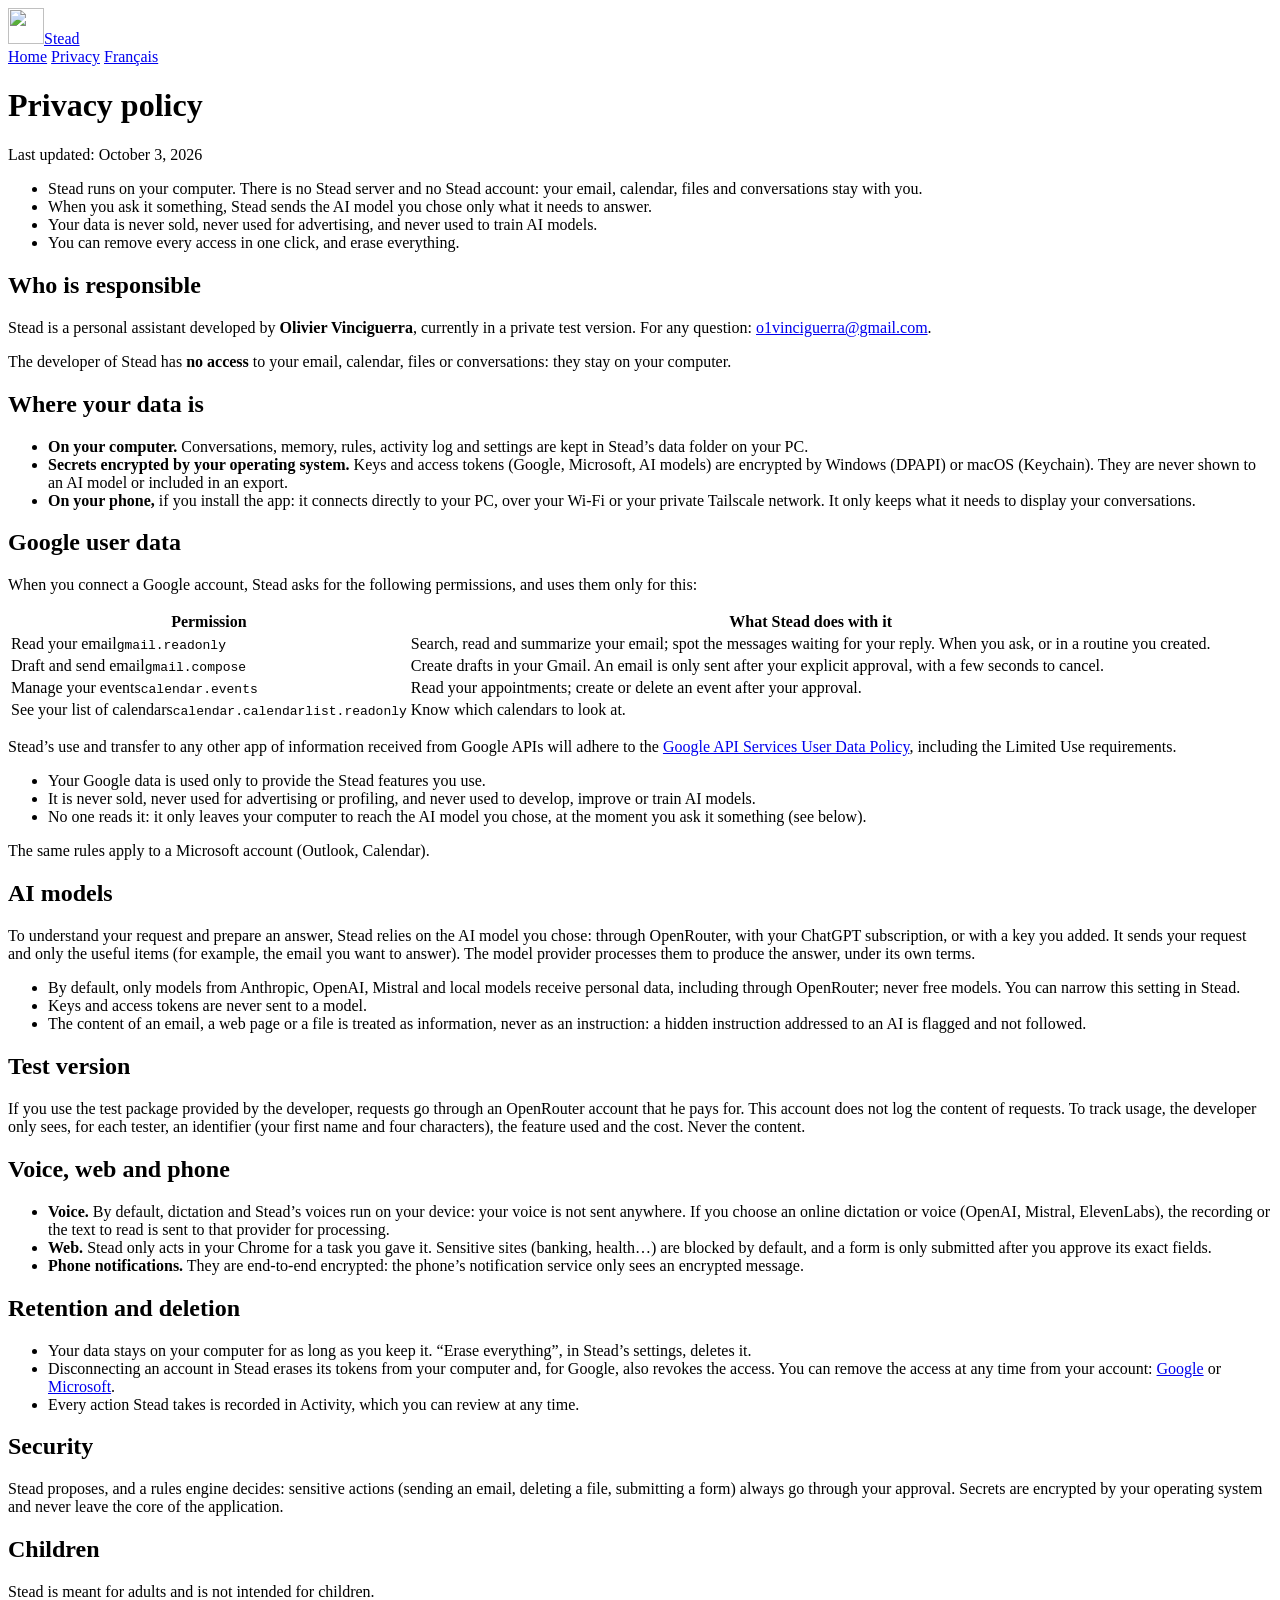
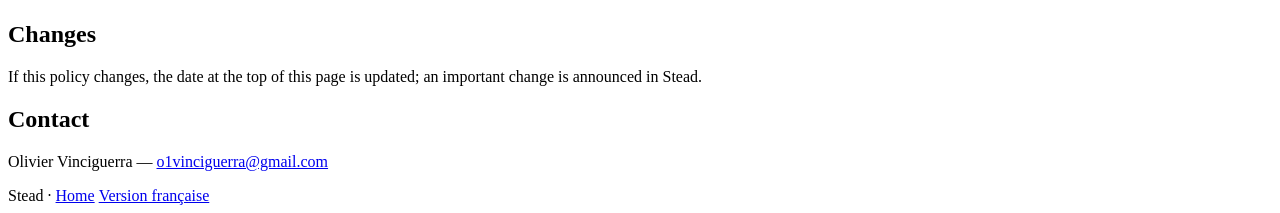
==== privacy.html @ 9e70577d "Page publique de Stead : accueil et confidentialité (FR/EN)" ====
<!doctype html>
<html lang="en">
<head>
<meta charset="utf-8">
<meta name="viewport" content="width=device-width, initial-scale=1">
<title>Privacy policy — Stead</title>
<meta name="description" content="How Stead handles your data: everything stays on your PC, nothing is sold, and every access can be removed in one click.">
<link rel="icon" type="image/png" href="assets/favicon.png">
<link rel="apple-touch-icon" href="assets/stead.png">
<link rel="alternate" hreflang="fr" href="confidentialite.html">
<link rel="stylesheet" href="assets/site.css">
</head>
<body>
<header class="wrap narrow top">
  <a class="brand" href="en.html"><img src="assets/stead.png" alt="" width="36" height="36">Stead</a>
  <nav aria-label="Navigation">
    <a class="home" href="en.html">Home</a>
    <a href="privacy.html" aria-current="page">Privacy</a>
    <a href="confidentialite.html" hreflang="fr" lang="fr">Français</a>
  </nav>
</header>

<main class="wrap narrow doc">
  <h1>Privacy policy</h1>
  <p class="updated">Last updated: October 3, 2026</p>

  <div class="summary">
    <ul>
      <li>Stead runs on your computer. There is no Stead server and no Stead account: your email, calendar, files and conversations stay with you.</li>
      <li>When you ask it something, Stead sends the AI model you chose only what it needs to answer.</li>
      <li>Your data is never sold, never used for advertising, and never used to train AI models.</li>
      <li>You can remove every access in one click, and erase everything.</li>
    </ul>
  </div>

  <h2>Who is responsible</h2>
  <p>Stead is a personal assistant developed by <strong>Olivier Vinciguerra</strong>, currently in a private test version. For any question: <a href="mailto:o1vinciguerra@gmail.com">o1vinciguerra@gmail.com</a>.</p>
  <p>The developer of Stead has <strong>no access</strong> to your email, calendar, files or conversations: they stay on your computer.</p>

  <h2>Where your data is</h2>
  <ul>
    <li><strong>On your computer.</strong> Conversations, memory, rules, activity log and settings are kept in Stead’s data folder on your PC.</li>
    <li><strong>Secrets encrypted by your operating system.</strong> Keys and access tokens (Google, Microsoft, AI models) are encrypted by Windows (DPAPI) or macOS (Keychain). They are never shown to an AI model or included in an export.</li>
    <li><strong>On your phone,</strong> if you install the app: it connects directly to your PC, over your Wi-Fi or your private Tailscale network. It only keeps what it needs to display your conversations.</li>
  </ul>

  <h2>Google user data</h2>
  <p>When you connect a Google account, Stead asks for the following permissions, and uses them only for this:</p>
  <table class="table">
    <thead><tr><th scope="col">Permission</th><th scope="col">What Stead does with it</th></tr></thead>
    <tbody>
      <tr><td>Read your email<code>gmail.readonly</code></td><td>Search, read and summarize your email; spot the messages waiting for your reply. When you ask, or in a routine you created.</td></tr>
      <tr><td>Draft and send email<code>gmail.compose</code></td><td>Create drafts in your Gmail. An email is only sent after your explicit approval, with a few seconds to cancel.</td></tr>
      <tr><td>Manage your events<code>calendar.events</code></td><td>Read your appointments; create or delete an event after your approval.</td></tr>
      <tr><td>See your list of calendars<code>calendar.<wbr>calendarlist.<wbr>readonly</code></td><td>Know which calendars to look at.</td></tr>
    </tbody>
  </table>
  <p class="note">Stead’s use and transfer to any other app of information received from Google APIs will adhere to the <a href="https://developers.google.com/terms/api-services-user-data-policy">Google API Services User Data Policy</a>, including the Limited Use requirements.</p>
  <ul>
    <li>Your Google data is used only to provide the Stead features you use.</li>
    <li>It is never sold, never used for advertising or profiling, and never used to develop, improve or train AI models.</li>
    <li>No one reads it: it only leaves your computer to reach the AI model you chose, at the moment you ask it something (see below).</li>
  </ul>
  <p>The same rules apply to a Microsoft account (Outlook, Calendar).</p>

  <h2>AI models</h2>
  <p>To understand your request and prepare an answer, Stead relies on the AI model you chose: through OpenRouter, with your ChatGPT subscription, or with a key you added. It sends your request and only the useful items (for example, the email you want to answer). The model provider processes them to produce the answer, under its own terms.</p>
  <ul>
    <li>By default, only models from Anthropic, OpenAI, Mistral and local models receive personal data, including through OpenRouter; never free models. You can narrow this setting in Stead.</li>
    <li>Keys and access tokens are never sent to a model.</li>
    <li>The content of an email, a web page or a file is treated as information, never as an instruction: a hidden instruction addressed to an AI is flagged and not followed.</li>
  </ul>

  <h2>Test version</h2>
  <p>If you use the test package provided by the developer, requests go through an OpenRouter account that he pays for. This account does not log the content of requests. To track usage, the developer only sees, for each tester, an identifier (your first name and four characters), the feature used and the cost. Never the content.</p>

  <h2>Voice, web and phone</h2>
  <ul>
    <li><strong>Voice.</strong> By default, dictation and Stead’s voices run on your device: your voice is not sent anywhere. If you choose an online dictation or voice (OpenAI, Mistral, ElevenLabs), the recording or the text to read is sent to that provider for processing.</li>
    <li><strong>Web.</strong> Stead only acts in your Chrome for a task you gave it. Sensitive sites (banking, health…) are blocked by default, and a form is only submitted after you approve its exact fields.</li>
    <li><strong>Phone notifications.</strong> They are end-to-end encrypted: the phone’s notification service only sees an encrypted message.</li>
  </ul>

  <h2>Retention and deletion</h2>
  <ul>
    <li>Your data stays on your computer for as long as you keep it. “Erase everything”, in Stead’s settings, deletes it.</li>
    <li>Disconnecting an account in Stead erases its tokens from your computer and, for Google, also revokes the access. You can remove the access at any time from your account: <a href="https://myaccount.google.com/permissions">Google</a> or <a href="https://account.live.com/consent/Manage">Microsoft</a>.</li>
    <li>Every action Stead takes is recorded in Activity, which you can review at any time.</li>
  </ul>

  <h2>Security</h2>
  <p>Stead proposes, and a rules engine decides: sensitive actions (sending an email, deleting a file, submitting a form) always go through your approval. Secrets are encrypted by your operating system and never leave the core of the application.</p>

  <h2>Children</h2>
  <p>Stead is meant for adults and is not intended for children.</p>

  <h2>Changes</h2>
  <p>If this policy changes, the date at the top of this page is updated; an important change is announced in Stead.</p>

  <h2>Contact</h2>
  <p>Olivier Vinciguerra — <a href="mailto:o1vinciguerra@gmail.com">o1vinciguerra@gmail.com</a></p>
</main>

<footer>
  <div class="wrap narrow">
    <span>Stead · <a href="en.html">Home</a></span>
    <span><a href="confidentialite.html" hreflang="fr" lang="fr">Version française</a></span>
  </div>
</footer>
</body>
</html>
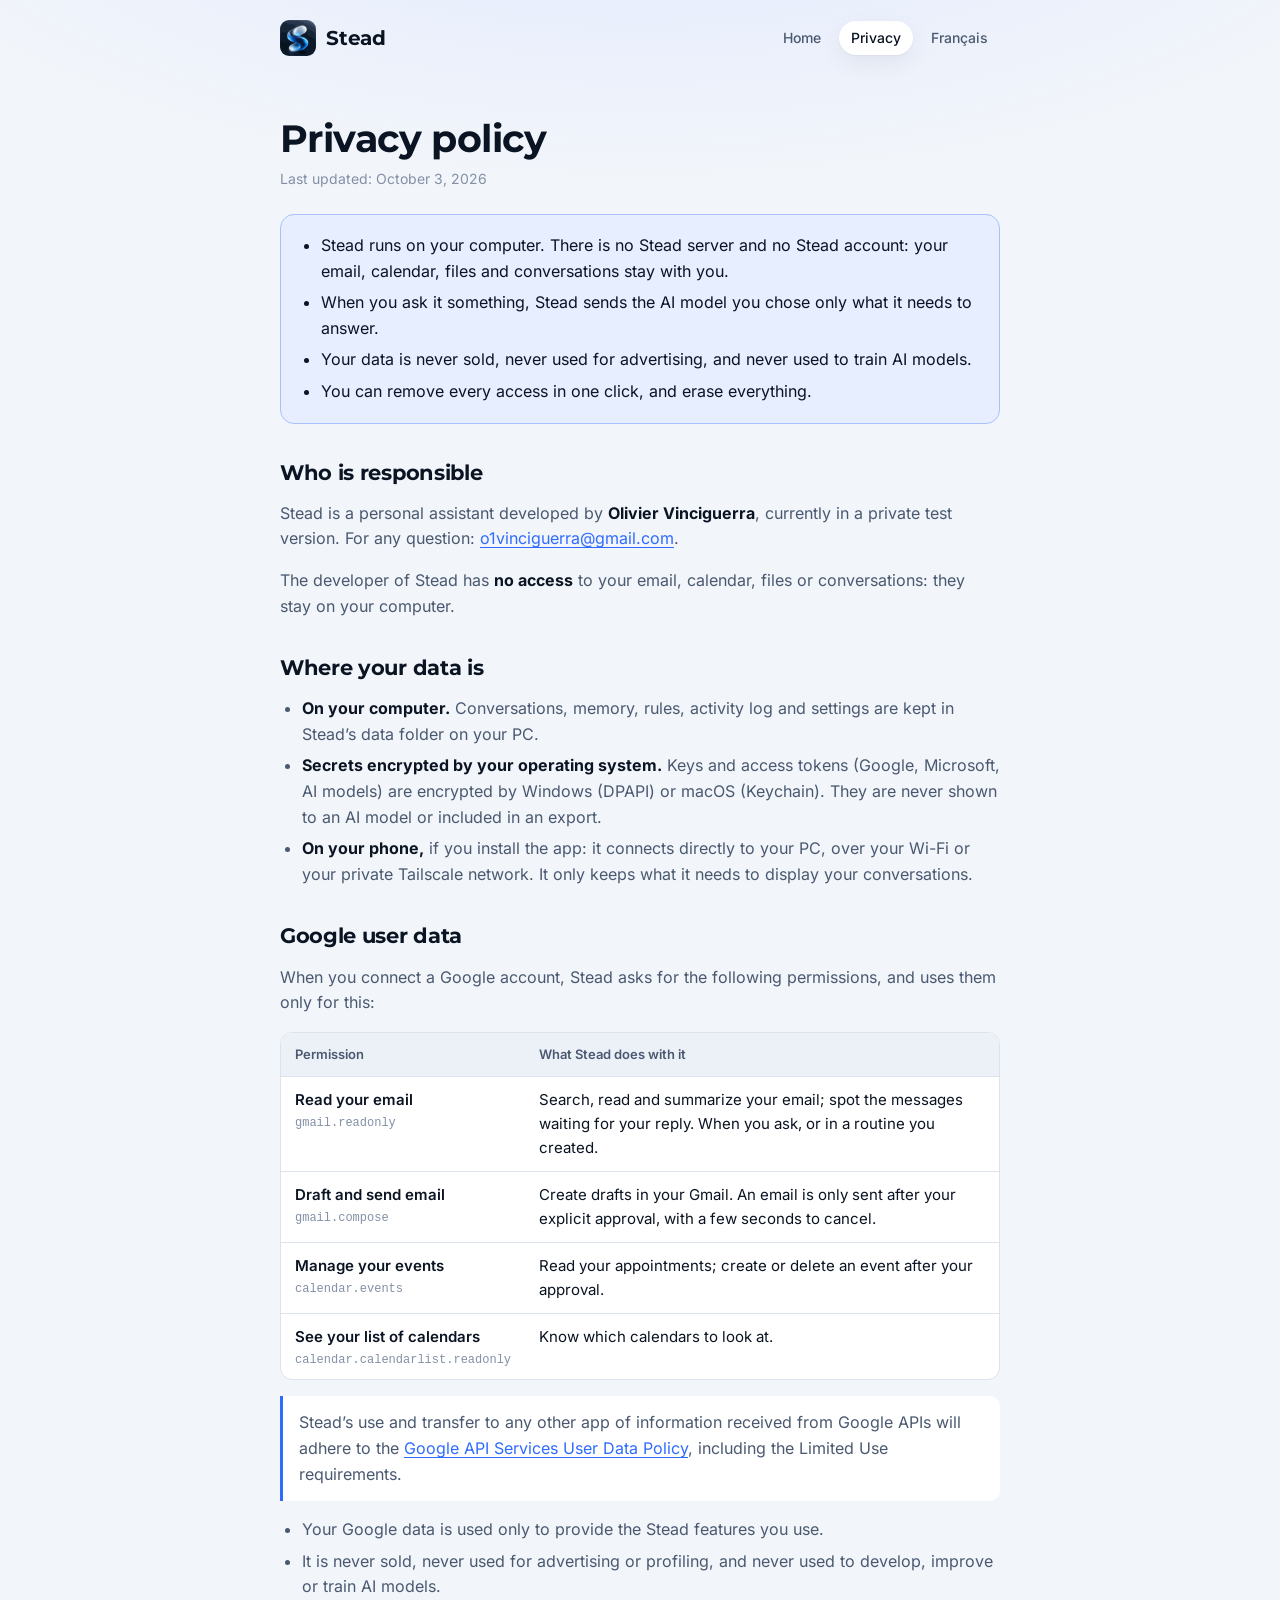
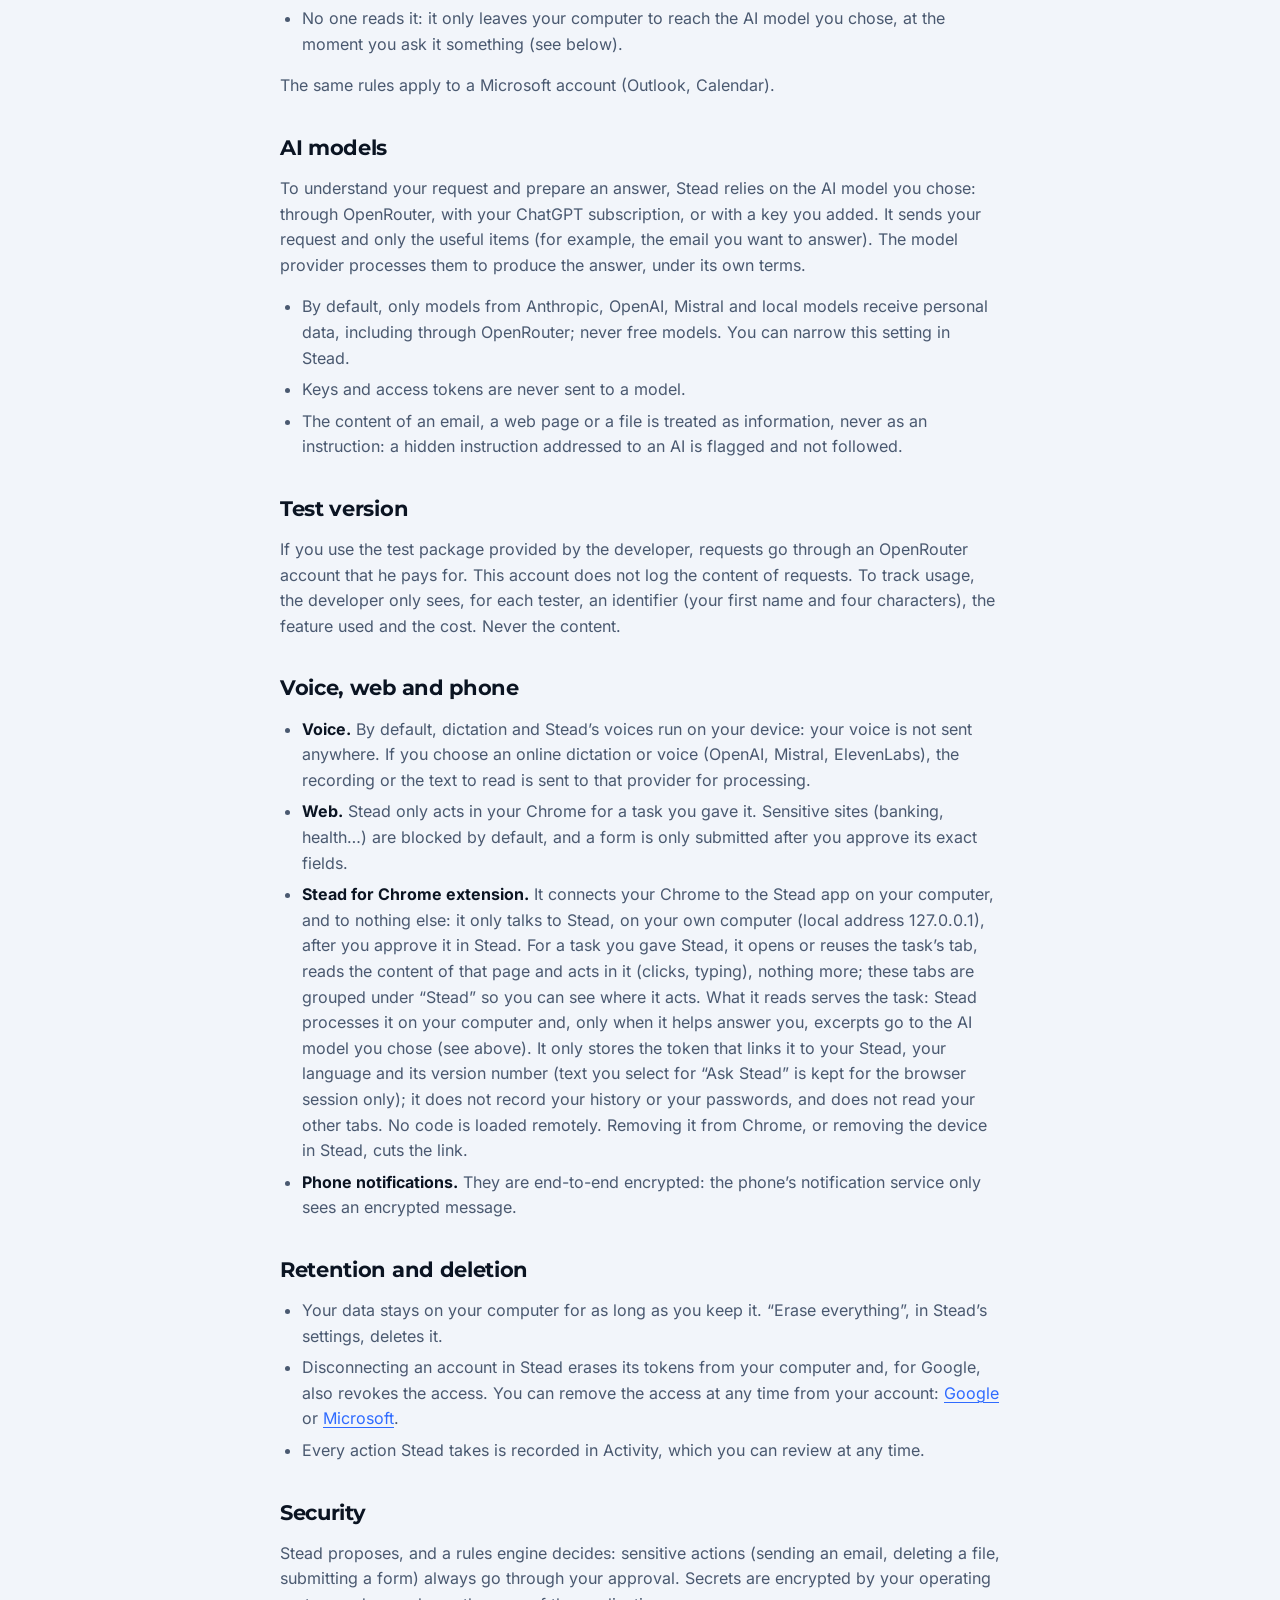
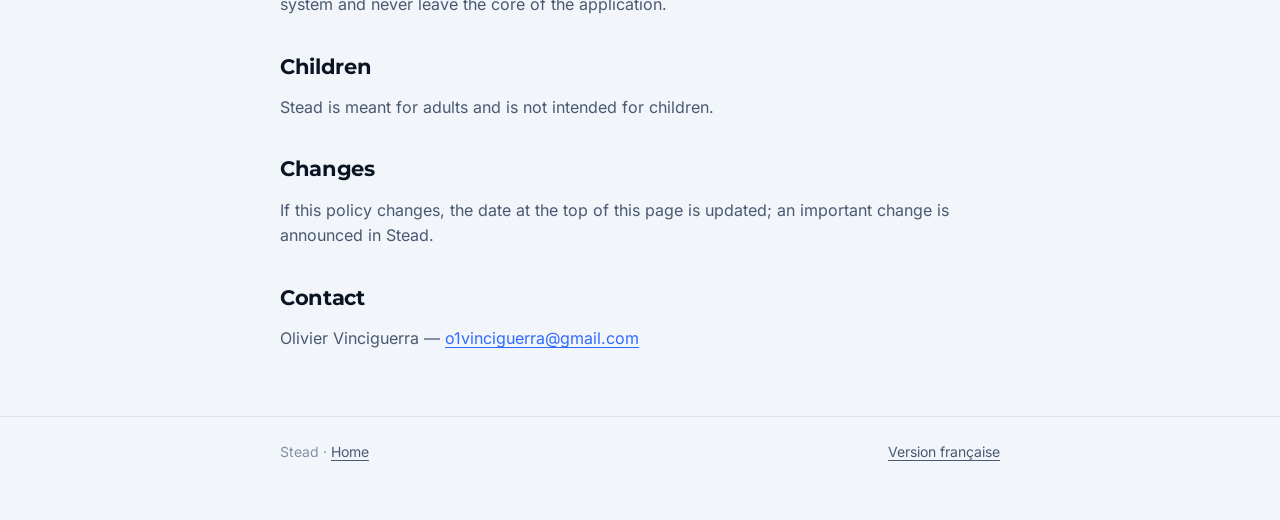
==== commit 3a0bed2c: "Confidentialité : paragraphe sur l'extension Stead pour Chrome (FR/EN)" ====
--- a/privacy.html
+++ b/privacy.html
@@ -78,6 +78,7 @@
   <ul>
     <li><strong>Voice.</strong> By default, dictation and Stead’s voices run on your device: your voice is not sent anywhere. If you choose an online dictation or voice (OpenAI, Mistral, ElevenLabs), the recording or the text to read is sent to that provider for processing.</li>
     <li><strong>Web.</strong> Stead only acts in your Chrome for a task you gave it. Sensitive sites (banking, health…) are blocked by default, and a form is only submitted after you approve its exact fields.</li>
+    <li><strong>Stead for Chrome extension.</strong> It connects your Chrome to the Stead app on your computer, and to nothing else: it only talks to Stead, on your own computer (local address 127.0.0.1), after you approve it in Stead. For a task you gave Stead, it opens or reuses the task’s tab, reads the content of that page and acts in it (clicks, typing), nothing more; these tabs are grouped under “Stead” so you can see where it acts. What it reads serves the task: Stead processes it on your computer and, only when it helps answer you, excerpts go to the AI model you chose (see above). It only stores the token that links it to your Stead, your language and its version number (text you select for “Ask Stead” is kept for the browser session only); it does not record your history or your passwords, and does not read your other tabs. No code is loaded remotely. Removing it from Chrome, or removing the device in Stead, cuts the link.</li>
     <li><strong>Phone notifications.</strong> They are end-to-end encrypted: the phone’s notification service only sees an encrypted message.</li>
   </ul>
 
--- a/assets/site.css
+++ b/assets/site.css
@@ -0,0 +1,405 @@
+/* Page publique de Stead : accueil et confidentialité, en français et en anglais.
+   Mêmes couleurs et polices que l'application ; clair ou sombre selon le système. */
+@font-face {
+  font-family: 'Inter';
+  font-style: normal;
+  font-display: swap;
+  font-weight: 100 900;
+  src: url('fonts/inter.woff2') format('woff2-variations');
+}
+@font-face {
+  font-family: 'Montserrat';
+  font-style: normal;
+  font-display: swap;
+  font-weight: 600;
+  src: url('fonts/montserrat-600.woff2') format('woff2');
+}
+@font-face {
+  font-family: 'Montserrat';
+  font-style: normal;
+  font-display: swap;
+  font-weight: 700;
+  src: url('fonts/montserrat-700.woff2') format('woff2');
+}
+
+:root {
+  color-scheme: light dark;
+  --bg: #f2f5fa;
+  --surface: #ffffff;
+  --surface-2: #ecf0f7;
+  --fg: #0b1422;
+  --fg-2: #4a5970;
+  --fg-3: #8390a6;
+  --line: #dce3ee;
+  --accent: #2f6bff;
+  --accent-soft: #e6eeff;
+  --accent-line: #a9c1ff;
+  --ok: #138a52;
+  --hero: radial-gradient(1200px 520px at 50% -180px, #dfe8ff 0%, rgba(223, 232, 255, 0) 70%);
+  --shadow: 0 1px 2px rgba(11, 20, 34, 0.04), 0 8px 24px rgba(11, 20, 34, 0.06);
+  --font-ui: 'Inter', system-ui, -apple-system, 'Segoe UI', Roboto, sans-serif;
+  --font-display: 'Montserrat', 'Inter', system-ui, -apple-system, 'Segoe UI', sans-serif;
+}
+@media (prefers-color-scheme: dark) {
+  :root {
+    --bg: #070b12;
+    --surface: #0c131d;
+    --surface-2: #111a27;
+    --fg: #e6eaf1;
+    --fg-2: #98a6bc;
+    --fg-3: #647389;
+    --line: #1b2636;
+    --accent: #6b9dff;
+    --accent-soft: #13244a;
+    --accent-line: #2b4b8f;
+    --ok: #3ccf8e;
+    --hero: radial-gradient(1200px 520px at 50% -180px, #10264f 0%, rgba(16, 38, 79, 0) 70%);
+    --shadow: 0 1px 2px rgba(0, 0, 0, 0.3), 0 8px 24px rgba(0, 0, 0, 0.35);
+  }
+}
+
+* {
+  box-sizing: border-box;
+}
+html {
+  -webkit-text-size-adjust: 100%;
+  text-size-adjust: 100%;
+}
+body {
+  margin: 0;
+  background: var(--bg) var(--hero) no-repeat;
+  color: var(--fg);
+  font: 16px/1.6 var(--font-ui);
+  font-feature-settings: 'cv11', 'ss01';
+  -webkit-font-smoothing: antialiased;
+}
+a {
+  color: var(--accent);
+  text-decoration-thickness: 1px;
+  text-underline-offset: 3px;
+}
+a:hover {
+  text-decoration-thickness: 2px;
+}
+a:focus-visible {
+  outline: 2px solid var(--accent);
+  outline-offset: 3px;
+  border-radius: 4px;
+}
+.wrap {
+  width: 100%;
+  max-width: 920px;
+  margin: 0 auto;
+  padding-inline: 20px;
+}
+.wrap.narrow {
+  max-width: 760px;
+}
+
+/* En-tête */
+.top {
+  display: flex;
+  align-items: center;
+  gap: 16px;
+  padding-block: 20px;
+}
+.brand {
+  display: flex;
+  align-items: center;
+  gap: 10px;
+  color: var(--fg);
+  text-decoration: none;
+  font: 700 20px/1 var(--font-display);
+  letter-spacing: -0.01em;
+}
+.brand img {
+  width: 36px;
+  height: 36px;
+  border-radius: 9px;
+}
+.top nav {
+  margin-left: auto;
+  display: flex;
+  gap: 6px;
+  flex-wrap: wrap;
+  justify-content: flex-end;
+}
+.top nav a {
+  padding: 6px 12px;
+  border-radius: 999px;
+  color: var(--fg-2);
+  text-decoration: none;
+  font-size: 14px;
+  font-weight: 500;
+}
+.top nav a:hover,
+.top nav a[aria-current='page'] {
+  background: var(--surface);
+  color: var(--fg);
+  box-shadow: var(--shadow);
+}
+
+/* Accueil */
+.hero {
+  padding-block: 56px 40px;
+  text-align: center;
+}
+.hero img {
+  width: 96px;
+  height: 96px;
+  border-radius: 24px;
+  box-shadow: 0 18px 48px rgba(47, 107, 255, 0.28);
+}
+.pill {
+  display: inline-flex;
+  align-items: center;
+  gap: 8px;
+  margin: 28px 0 0;
+  padding: 5px 12px;
+  border: 1px solid var(--accent-line);
+  border-radius: 999px;
+  background: var(--accent-soft);
+  color: var(--accent);
+  font-size: 13px;
+  font-weight: 600;
+}
+.pill::before {
+  content: '';
+  width: 7px;
+  height: 7px;
+  border-radius: 50%;
+  background: currentColor;
+}
+h1,
+h2,
+h3 {
+  font-family: var(--font-display);
+  letter-spacing: -0.015em;
+  line-height: 1.2;
+}
+.hero h1 {
+  margin: 18px auto 0;
+  max-width: 14em;
+  font-size: clamp(32px, 6vw, 48px);
+}
+.lead {
+  margin: 18px auto 0;
+  max-width: 36em;
+  color: var(--fg-2);
+  font-size: 18px;
+}
+.meta {
+  margin: 16px 0 0;
+  color: var(--fg-3);
+  font-size: 14px;
+}
+section {
+  padding-block: 28px;
+}
+h2 {
+  margin: 0 0 14px;
+  font-size: 24px;
+}
+h3 {
+  margin: 0 0 6px;
+  font-size: 17px;
+}
+.grid {
+  display: grid;
+  grid-template-columns: repeat(2, minmax(0, 1fr));
+  gap: 14px;
+}
+.card {
+  padding: 18px 20px;
+  border: 1px solid var(--line);
+  border-radius: 14px;
+  background: var(--surface);
+  box-shadow: var(--shadow);
+}
+.card p {
+  margin: 0;
+  color: var(--fg-2);
+  font-size: 15px;
+}
+.card .ic {
+  display: inline-grid;
+  place-items: center;
+  width: 34px;
+  height: 34px;
+  margin: 0 0 10px;
+  border-radius: 10px;
+  background: var(--accent-soft);
+  color: var(--accent);
+}
+.card .ic svg {
+  width: 18px;
+  height: 18px;
+}
+.points {
+  margin: 0;
+  padding: 0;
+  list-style: none;
+  display: grid;
+  gap: 10px;
+}
+.points li {
+  position: relative;
+  padding: 12px 16px 12px 44px;
+  border: 1px solid var(--line);
+  border-radius: 12px;
+  background: var(--surface);
+}
+.points li::before {
+  content: '';
+  position: absolute;
+  left: 16px;
+  top: 17px;
+  width: 14px;
+  height: 14px;
+  border-radius: 50%;
+  background: var(--ok);
+  -webkit-mask: url("data:image/svg+xml,%3Csvg xmlns='http://www.w3.org/2000/svg' viewBox='0 0 16 16'%3E%3Cpath d='M8 0a8 8 0 1 0 0 16A8 8 0 0 0 8 0Zm3.7 5.7-4.5 4.6a1 1 0 0 1-1.4 0L4.3 8.8a1 1 0 1 1 1.4-1.4l.8.8 3.8-3.9a1 1 0 0 1 1.4 1.4Z'/%3E%3C/svg%3E") center / contain no-repeat;
+  mask: url("data:image/svg+xml,%3Csvg xmlns='http://www.w3.org/2000/svg' viewBox='0 0 16 16'%3E%3Cpath d='M8 0a8 8 0 1 0 0 16A8 8 0 0 0 8 0Zm3.7 5.7-4.5 4.6a1 1 0 0 1-1.4 0L4.3 8.8a1 1 0 1 1 1.4-1.4l.8.8 3.8-3.9a1 1 0 0 1 1.4 1.4Z'/%3E%3C/svg%3E") center / contain no-repeat;
+}
+
+/* Tableaux */
+.table {
+  width: 100%;
+  border: 1px solid var(--line);
+  border-radius: 12px;
+  border-collapse: separate;
+  border-spacing: 0;
+  overflow: hidden;
+  background: var(--surface);
+  font-size: 15px;
+}
+.table th,
+.table td {
+  padding: 11px 14px;
+  text-align: left;
+  vertical-align: top;
+  border-bottom: 1px solid var(--line);
+}
+.table tr:last-child td {
+  border-bottom: 0;
+}
+.table th {
+  background: var(--surface-2);
+  color: var(--fg-2);
+  font-size: 13px;
+  font-weight: 600;
+}
+.table td:first-child {
+  width: 34%;
+  font-weight: 600;
+}
+.table code {
+  display: block;
+  margin: 3px 0 0;
+  color: var(--fg-3);
+  font: 400 12px/1.4 ui-monospace, Menlo, Consolas, monospace;
+  overflow-wrap: anywhere;
+}
+
+/* Politique de confidentialité */
+.doc {
+  padding-block: 32px 8px;
+}
+.doc h1 {
+  margin: 8px 0 6px;
+  font-size: clamp(28px, 5vw, 38px);
+}
+.doc .updated {
+  margin: 0 0 24px;
+  color: var(--fg-3);
+  font-size: 14px;
+}
+.doc h2 {
+  margin: 36px 0 10px;
+  font-size: 21px;
+}
+.doc p,
+.doc li {
+  color: var(--fg-2);
+}
+.doc strong {
+  color: var(--fg);
+}
+.doc ul {
+  padding-left: 22px;
+}
+.doc li + li {
+  margin-top: 6px;
+}
+.summary {
+  margin: 0 0 8px;
+  padding: 18px 20px 18px 22px;
+  border: 1px solid var(--accent-line);
+  border-radius: 14px;
+  background: var(--accent-soft);
+}
+.summary ul {
+  margin: 0;
+  padding-left: 18px;
+}
+.summary li {
+  color: var(--fg);
+}
+.note {
+  padding: 14px 16px;
+  border-left: 3px solid var(--accent);
+  border-radius: 0 10px 10px 0;
+  background: var(--surface);
+  color: var(--fg);
+}
+
+/* Pied de page */
+footer {
+  margin: 40px 0 0;
+  padding: 24px 0 40px;
+  border-top: 1px solid var(--line);
+  color: var(--fg-3);
+  font-size: 14px;
+}
+footer .wrap {
+  display: flex;
+  flex-wrap: wrap;
+  gap: 8px 20px;
+  justify-content: space-between;
+}
+footer a {
+  color: var(--fg-2);
+}
+
+@media (max-width: 640px) {
+  .grid {
+    grid-template-columns: minmax(0, 1fr);
+  }
+  .hero {
+    padding-block-start: 36px;
+  }
+  .table td:first-child {
+    width: 40%;
+  }
+}
+@media (max-width: 480px) {
+  .top {
+    gap: 10px;
+  }
+  .top nav a {
+    padding: 6px 10px;
+  }
+  .top nav a.home {
+    display: none;
+  }
+}
+@media print {
+  body {
+    background: #fff;
+    color: #000;
+  }
+  .top nav,
+  footer {
+    display: none;
+  }
+}
